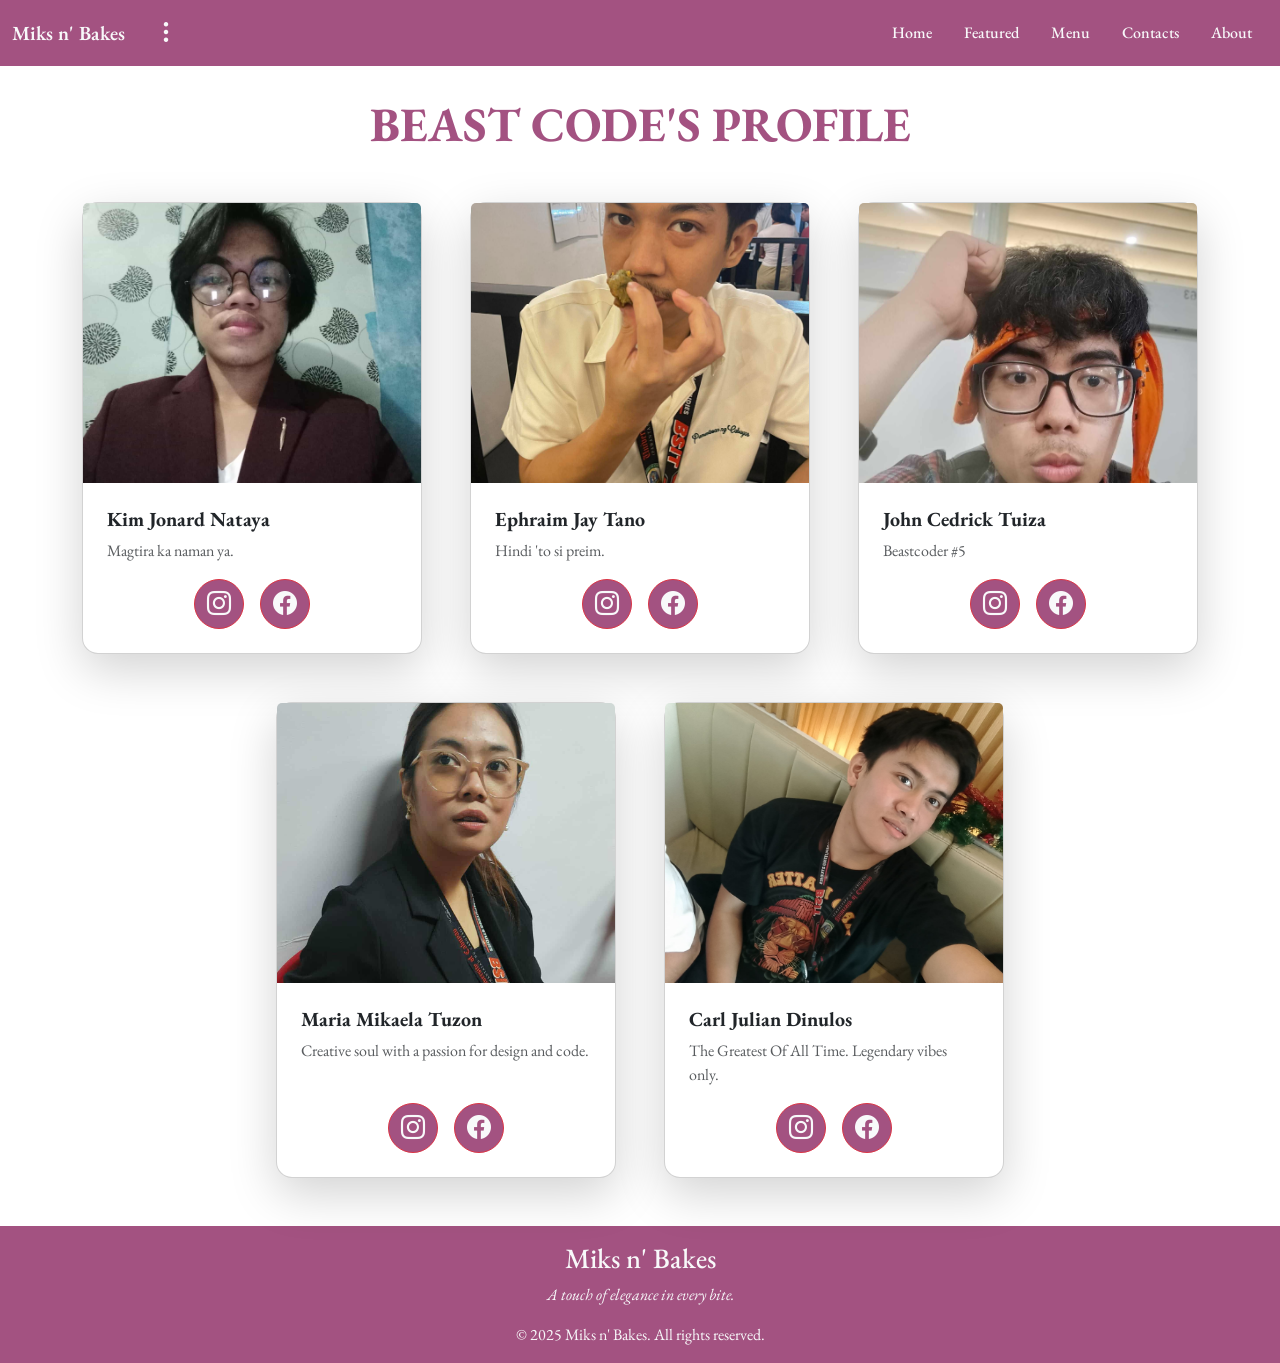
==== pages/about.html @ aca8cc8a "Add files via upload" ====
<!DOCTYPE html>
<html lang="en">

<head>
    <meta charset="UTF-8">
    <meta name="viewport" content="width=device-width, initial-scale=1.0">
    <link href="https://cdn.jsdelivr.net/npm/bootstrap@5.3.8/dist/css/bootstrap.min.css" rel="stylesheet"
        integrity="sha384-sRIl4kxILFvY47J16cr9ZwB07vP4J8+LH7qKQnuqkuIAvNWLzeN8tE5YBujZqJLB" crossorigin="anonymous">
    <link rel="stylesheet" href="https://cdn.jsdelivr.net/npm/bootstrap-icons@1.13.1/font/bootstrap-icons.min.css">
    <link rel="stylesheet" href="/styles.css">
    <script src="/script.js"></script>
    <title>Miks N' Bakes</title>    
    <link rel="icon" type="image/x-icon" href="/assets/logo.svg">
</head>

<body>
    <nav class="navbar navbar-dark navbar-expand-lg bg-danger fixed-top">
        <div class="container-fluid">
            <a class="navbar-brand text-light fw-semibold">Miks n' Bakes</a>

            <div class="dropdown ms-auto">
                <button class="btn btn-link text-light" type="button" id="dropdownIcons" data-bs-toggle="dropdown"
                    aria-expanded="false" data-bs-auto-close="outside">
                    <i class="bi bi-three-dots-vertical fs-4"></i>
                </button>

                <ul class="dropdown-menu dropdown-menu-end bg-danger" aria-labelledby="dropdownIcons">

                    <a href="/pages/cart.html" class="dropdown-item text-light">
                        <i class="bi bi-cart3 me-2"></i> Cart
                    </a>

                    <a href="/pages/user-profile.html" class="dropdown-item text-light">
                        <i class="bi bi-person-circle me-2"></i> Profile
                    </a>

                    <a tabindex="0" type="button" class="dropdown-item text-light" data-bs-toggle="popover"
                        data-bs-trigger="focus" data-bs-placement="bottom" data-bs-custom-class="notif"
                        data-bs-title="Notifications" data-bs-content="No new notifications.">
                        <i class="bi bi-bell me-2"></i> Notifications
                    </a>

                </ul>
            </div>

            <button class="navbar-toggler" type="button" data-bs-toggle="offcanvas" data-bs-target="#offcanvasNavbar"
                aria-controls="offcanvasNavbar" aria-label="Toggle navigation">
                <span class="navbar-toggler-icon"></span>
            </button>
            <div class="offcanvas offcanvas-end bg-danger" tabindex="-1" id="offcanvasNavbar"
                aria-labelledby="offcanvasNavbarLabel">
                <div class="offcanvas-header">
                    <button type="button" class="btn-close" data-bs-dismiss="offcanvas" aria-label="Close"></button>
                </div>
                <div class="offcanvas-body">
                    <ul class="navbar-nav ms-auto fw-medium">
                        <button type="button" class="btn btn-link nav-link" data-bs-dismiss="offcanvas">
                            <a href="/index.html#home" class="text-light text-decoration-none p-2">Home</a>
                        </button>
                        <button type="button" class="btn btn-link nav-link" data-bs-dismiss="offcanvas">
                            <a href="/index.html#featured" class="text-light text-decoration-none p-2">Featured</a>
                        </button>
                        <button type="button" class="btn btn-link nav-link" data-bs-dismiss="offcanvas">
                            <a href="/pages/menu.html" class="text-light text-decoration-none p-2">Menu</a>
                        </button>
                        <button type="button" class="btn btn-link nav-link" data-bs-dismiss="offcanvas">
                            <a href="/index.html#contacts" class="text-light text-decoration-none p-2">Contacts</a>
                        </button>
                        <button type="button" class="btn btn-link nav-link" data-bs-dismiss="offcanvas">
                            <a href="/pages/about.html" class="text-light text-decoration-none p-2">About</a>
                        </button>
                    </ul>
                </div>
            </div>
        </div>
    </nav>

    <main>
        <div class="pt-5">
            <div class="container py-5">
                <h2 class="display-5 text-center fw-bold mb-5 text-danger">BEAST CODE'S PROFILE</h2>

                <div class="row row-cols-1 row-cols-md-2 row-cols-lg-3 g-4 g-lg-5 justify-content-center">
                    <div class="col">
                        <div class="card h-100 shadow-lg" style="border-radius: 16px;">
                            <img src="/assets/beastcoders/kimmy.jpg" class="card-img-top"
                                style="height: 280px; object-fit: cover;" alt="Kim Jonard Nataya">
                            <div class="card-body d-flex flex-column p-4">
                                <h5 class="card-title fw-bold">Kim Jonard Nataya</h5>
                                <p class="card-text text-muted flex-grow-1">
                                    Magtira ka naman ya.
                                </p>
                                <div class="d-flex flex-row justify-content-center gap-3">
                                    <button type="button" class="btn btn-danger rounded-circle"
                                        style="width: 50px; height: 50px;">
                                        <a class="text-light" href="https://www.instagram.com/kmjnrdny/">
                                            <i class="bi bi-instagram fs-4"></i>
                                        </a>
                                    </button>

                                    <button type="button" class="btn btn-danger rounded-circle"
                                        style="width: 50px; height: 50px;">
                                        <a class="text-light" href="https://www.facebook.com/nataya.kim.9">
                                            <i class="bi bi-facebook fs-4"></i>
                                        </a>
                                    </button>
                                </div>
                            </div>
                        </div>
                    </div>

                    <div class="col">
                        <div class="card h-100 shadow-lg" style="border-radius: 16px;">
                            <img src="/assets/beastcoders/tano.jpg" class="card-img-top"
                                style="height: 280px; object-fit: cover;" alt="Ephraim Jay Tano">
                            <div class="card-body d-flex flex-column p-4">
                                <h5 class="card-title fw-bold">Ephraim Jay Tano</h5>
                                <p class="card-text text-muted flex-grow-1">
                                    Hindi 'to si preim.
                                </p>
                                <div class="d-flex flex-row justify-content-center gap-3">
                                    <button type="button" class="btn btn-danger rounded-circle"
                                        style="width: 50px; height: 50px;">
                                        <a class="text-light" href="https://www.instagram.com/thisaintpreim/">
                                            <i class="bi bi-instagram fs-4"></i>
                                        </a>
                                    </button>

                                    <button type="button" class="btn btn-danger rounded-circle"
                                        style="width: 50px; height: 50px;">
                                        <a class="text-light" href="https://www.facebook.com/Hayheyyyy">
                                            <i class="bi bi-facebook fs-4"></i>
                                        </a>
                                    </button>
                                </div>
                            </div>
                        </div>
                    </div>

                    <div class="col">
                        <div class="card h-100 shadow-lg" style="border-radius: 16px;">
                            <img src="/assets/beastcoders/tuiza.jpg" class="card-img-top"
                                style="height: 280px; object-fit: cover;" alt="John Cedrick Tuiza">
                            <div class="card-body d-flex flex-column p-4">
                                <h5 class="card-title fw-bold">John Cedrick Tuiza</h5>
                                <p class="card-text text-muted flex-grow-1">
                                    Beastcoder #5
                                </p>
                                <div class="d-flex flex-row justify-content-center gap-3">
                                    <button type="button" class="btn btn-danger rounded-circle"
                                        style="width: 50px; height: 50px;">
                                        <a class="text-light" href="https://www.instagram.com/watuuuuced/">
                                            <i class="bi bi-instagram fs-4"></i>
                                        </a>
                                    </button>

                                    <button type="button" class="btn btn-danger rounded-circle"
                                        style="width: 50px; height: 50px;">
                                        <a class="text-light" href="https://www.facebook.com/CedrickTuiza.04">
                                            <i class="bi bi-facebook fs-4"></i>
                                        </a>
                                    </button>
                                </div>
                            </div>
                        </div>
                    </div>

                    <div class="col">
                        <div class="card h-100 shadow-lg" style="border-radius: 16px;">
                            <img src="/assets/beastcoders/mikabels.jpg" class="card-img-top"
                                style="height: 280px; object-fit: cover;" alt="Maria Mikaela Tuzon">
                            <div class="card-body d-flex flex-column p-4">
                                <h5 class="card-title fw-bold">Maria Mikaela Tuzon</h5>
                                <p class="card-text text-muted flex-grow-1">
                                    Creative soul with a passion for design and code.
                                </p>
                                <div class="d-flex flex-row justify-content-center gap-3">
                                    <button type="button" class="btn btn-danger rounded-circle"
                                        style="width: 50px; height: 50px;">
                                        <a class="text-light" href="https://www.instagram.com/mikaela_tuzon/">
                                            <i class="bi bi-instagram fs-4"></i>
                                        </a>
                                    </button>

                                    <button type="button" class="btn btn-danger rounded-circle"
                                        style="width: 50px; height: 50px;">
                                        <a class="text-light" href="https://www.facebook.com/mikaelatuzon11">
                                            <i class="bi bi-facebook fs-4"></i>
                                        </a>
                                    </button>
                                </div>
                            </div>
                        </div>
                    </div>

                    <div class="col">
                        <div class="card h-100 shadow-lg" style="border-radius: 16px;">
                            <img src="/assets/beastcoders/pogi.jpg" class="card-img-top"
                                style="height: 280px; object-fit: cover;" alt="Carl Julian Dinulos">
                            <div class="card-body d-flex flex-column p-4">
                                <h5 class="card-title fw-bold">Carl Julian Dinulos</h5>
                                <p class="card-text text-muted flex-grow-1">
                                    The Greatest Of All Time. Legendary vibes only.
                                </p>
                                <div class="d-flex flex-row justify-content-center gap-3">
                                    <button type="button" class="btn btn-danger rounded-circle"
                                        style="width: 50px; height: 50px;">
                                        <a class="text-light" href="https://www.instagram.com/carlj.ulian/">
                                            <i class="bi bi-instagram fs-4"></i>
                                        </a>
                                    </button>

                                    <button type="button" class="btn btn-danger rounded-circle"
                                        style="width: 50px; height: 50px;">
                                        <a class="text-light" href="https://www.facebook.com/carljulian.dinulos.9">
                                            <i class="bi bi-facebook fs-4"></i>
                                        </a>
                                    </button>
                                </div>
                            </div>
                        </div>
                    </div>
                </div>
            </div>
        </div>
    </main>

    <footer class="bg-danger p-3">
        <div class="container-fluid">
            <div class="text-light text-center">
                <h3>Miks n' Bakes</h3>
                <p class="fst-italic">A touch of elegance in every bite.</p>

                <p class="mt-3 mb-0">&copy; 2025 Miks n' Bakes. All rights reserved.</p>
            </div>
        </div>
    </footer>

    <script src="https://cdn.jsdelivr.net/npm/bootstrap@5.3.8/dist/js/bootstrap.bundle.min.js"
        integrity="sha384-FKyoEForCGlyvwx9Hj09JcYn3nv7wiPVlz7YYwJrWVcXK/BmnVDxM+D2scQbITxI"
        crossorigin="anonymous"></script>
</body>

</html>
---- styles.css ----
@import url('https://fonts.googleapis.com/css2?family=Alumni+Sans+Pinstripe:ital@0;1&family=EB+Garamond:ital,wght@0,400..800;1,400..800&family=Source+Code+Pro:ital,wght@0,200..900;1,200..900&family=Syne:wght@400..800&display=swap');

* {
  --bs-font-sans-serif: 'EB Garamond', sans-serif;
  --bs-body-font-family: var(--bs-font-sans-serif);
}

:root {
  --primary-color: #A35281;
  --primary-color-dark: #843A67;
  --primary-color-accent: #BF980D;
  --primary-color-accent-2: #F4D35E;
}

.bg-danger,
.btn-danger,
.dropdown-menu.bg-danger,
.offcanvas.bg-danger,
footer.bg-danger {
  background-color: var(--primary-color) !important;
}

.text-danger,
.card-title.text-danger,
h1.text-danger,
h4.text-danger {
  color: var(--primary-color) !important;
}

.text-danger-emphasis {
  color: var(--primary-color-accent) !important;
}

.text-secondary-emphasis {
  color: var(--primary-color-accent-2) !important;
}

.btn-outline-danger {
  color: var(--primary-color) !important;
  border-color: var(--primary-color) !important;
}

.btn-outline-danger:hover {
  background-color: var(--primary-color) !important;
  color: var(--bs-white) !important;
}

.btn-outline-warning {
  color: var(--primary-color-accent) !important;
  border-color: var(--primary-color-accent) !important;
}

.btn-outline-warning:hover {
  background-color: var(--primary-color-accent) !important;
  color: var(--bs-white) !important;
}

.btn-danger:hover {
  background-color: var(--primary-color-dark) !important;
}

a.text-danger:hover {
  color: var(--primary-color-dark) !important;
}

.border-danger {
  border-color: var(--primary-color) !important;
}

.btn-close {
  filter: invert(1);
}

.dropdown-menu .dropdown-item:hover,
.dropdown-menu .dropdown-item:active,
.dropdown-menu .dropdown-item:focus {
  background-color: var(--primary-color-dark);
}

.form-check-input:checked {
  background-color: var(--primary-color);
  border-color: var(--primary-color);
}

.notif {
  --bs-popover-max-width: 200px;
  --bs-popover-border-color: var(--primary-color);
  --bs-popover-header-bg: var(--primary-color);
  --bs-popover-header-color: var(--bs-white);
  --bs-popover-body-padding-x: 1rem;
  --bs-popover-body-padding-y: .5rem;
}
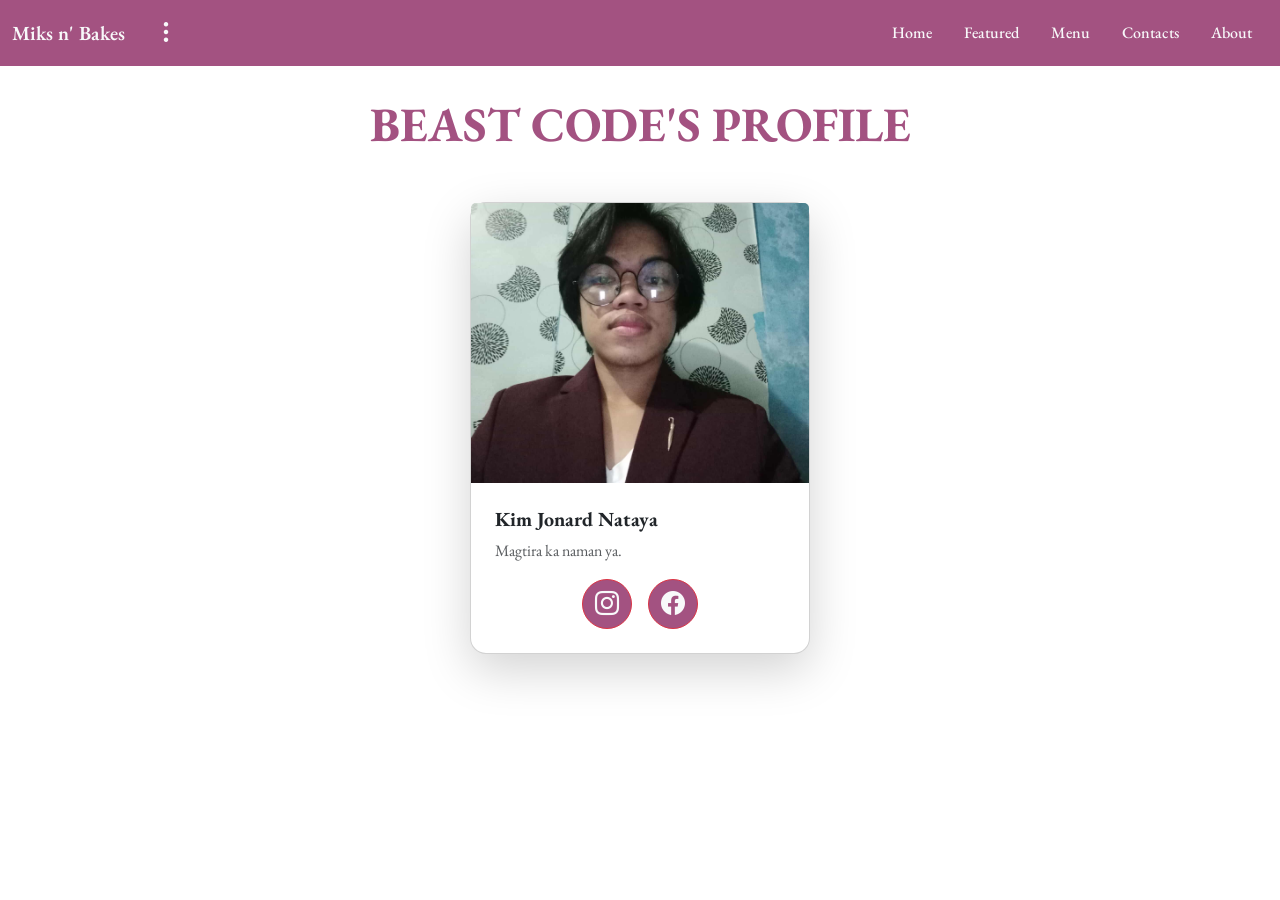
==== commit a5a25557: "Change asset links to relative paths in about.html Updated file paths for CSS, JS, and image assets " ====
--- a/pages/about.html
+++ b/pages/about.html
@@ -7,10 +7,10 @@
     <link href="https://cdn.jsdelivr.net/npm/bootstrap@5.3.8/dist/css/bootstrap.min.css" rel="stylesheet"
         integrity="sha384-sRIl4kxILFvY47J16cr9ZwB07vP4J8+LH7qKQnuqkuIAvNWLzeN8tE5YBujZqJLB" crossorigin="anonymous">
     <link rel="stylesheet" href="https://cdn.jsdelivr.net/npm/bootstrap-icons@1.13.1/font/bootstrap-icons.min.css">
-    <link rel="stylesheet" href="/styles.css">
-    <script src="/script.js"></script>
+    <link rel="stylesheet" href="../styles.css">
+    <script src="../script.js"></script>
     <title>Miks N' Bakes</title>    
-    <link rel="icon" type="image/x-icon" href="/assets/logo.svg">
+    <link rel="icon" type="image/x-icon" href="../assets/logo.svg">
 </head>
 
 <body>
@@ -26,11 +26,11 @@
 
                 <ul class="dropdown-menu dropdown-menu-end bg-danger" aria-labelledby="dropdownIcons">
 
-                    <a href="/pages/cart.html" class="dropdown-item text-light">
+                    <a href="cart.html" class="dropdown-item text-light">
                         <i class="bi bi-cart3 me-2"></i> Cart
                     </a>
 
-                    <a href="/pages/user-profile.html" class="dropdown-item text-light">
+                    <a href="user-profile.html" class="dropdown-item text-light">
                         <i class="bi bi-person-circle me-2"></i> Profile
                     </a>
 
@@ -55,19 +55,19 @@
                 <div class="offcanvas-body">
                     <ul class="navbar-nav ms-auto fw-medium">
                         <button type="button" class="btn btn-link nav-link" data-bs-dismiss="offcanvas">
-                            <a href="/index.html#home" class="text-light text-decoration-none p-2">Home</a>
+                            <a href="../index.html#home" class="text-light text-decoration-none p-2">Home</a>
                         </button>
                         <button type="button" class="btn btn-link nav-link" data-bs-dismiss="offcanvas">
-                            <a href="/index.html#featured" class="text-light text-decoration-none p-2">Featured</a>
+                            <a href="../index.html#featured" class="text-light text-decoration-none p-2">Featured</a>
                         </button>
                         <button type="button" class="btn btn-link nav-link" data-bs-dismiss="offcanvas">
-                            <a href="/pages/menu.html" class="text-light text-decoration-none p-2">Menu</a>
+                            <a href="menu.html" class="text-light text-decoration-none p-2">Menu</a>
                         </button>
                         <button type="button" class="btn btn-link nav-link" data-bs-dismiss="offcanvas">
-                            <a href="/index.html#contacts" class="text-light text-decoration-none p-2">Contacts</a>
+                            <a href="../index.html#contacts" class="text-light text-decoration-none p-2">Contacts</a>
                         </button>
                         <button type="button" class="btn btn-link nav-link" data-bs-dismiss="offcanvas">
-                            <a href="/pages/about.html" class="text-light text-decoration-none p-2">About</a>
+                            <a href="about.html" class="text-light text-decoration-none p-2">About</a>
                         </button>
                     </ul>
                 </div>
@@ -83,7 +83,7 @@
                 <div class="row row-cols-1 row-cols-md-2 row-cols-lg-3 g-4 g-lg-5 justify-content-center">
                     <div class="col">
                         <div class="card h-100 shadow-lg" style="border-radius: 16px;">
-                            <img src="/assets/beastcoders/kimmy.jpg" class="card-img-top"
+                            <img src="../assets/beastcoders/kimmy.jpg" class="card-img-top"
                                 style="height: 280px; object-fit: cover;" alt="Kim Jonard Nataya">
                             <div class="card-body d-flex flex-column p-4">
                                 <h5 class="card-title fw-bold">Kim Jonard Nataya</h5>
@@ -108,137 +108,3 @@
                             </div>
                         </div>
                     </div>
-
-                    <div class="col">
-                        <div class="card h-100 shadow-lg" style="border-radius: 16px;">
-                            <img src="/assets/beastcoders/tano.jpg" class="card-img-top"
-                                style="height: 280px; object-fit: cover;" alt="Ephraim Jay Tano">
-                            <div class="card-body d-flex flex-column p-4">
-                                <h5 class="card-title fw-bold">Ephraim Jay Tano</h5>
-                                <p class="card-text text-muted flex-grow-1">
-                                    Hindi 'to si preim.
-                                </p>
-                                <div class="d-flex flex-row justify-content-center gap-3">
-                                    <button type="button" class="btn btn-danger rounded-circle"
-                                        style="width: 50px; height: 50px;">
-                                        <a class="text-light" href="https://www.instagram.com/thisaintpreim/">
-                                            <i class="bi bi-instagram fs-4"></i>
-                                        </a>
-                                    </button>
-
-                                    <button type="button" class="btn btn-danger rounded-circle"
-                                        style="width: 50px; height: 50px;">
-                                        <a class="text-light" href="https://www.facebook.com/Hayheyyyy">
-                                            <i class="bi bi-facebook fs-4"></i>
-                                        </a>
-                                    </button>
-                                </div>
-                            </div>
-                        </div>
-                    </div>
-
-                    <div class="col">
-                        <div class="card h-100 shadow-lg" style="border-radius: 16px;">
-                            <img src="/assets/beastcoders/tuiza.jpg" class="card-img-top"
-                                style="height: 280px; object-fit: cover;" alt="John Cedrick Tuiza">
-                            <div class="card-body d-flex flex-column p-4">
-                                <h5 class="card-title fw-bold">John Cedrick Tuiza</h5>
-                                <p class="card-text text-muted flex-grow-1">
-                                    Beastcoder #5
-                                </p>
-                                <div class="d-flex flex-row justify-content-center gap-3">
-                                    <button type="button" class="btn btn-danger rounded-circle"
-                                        style="width: 50px; height: 50px;">
-                                        <a class="text-light" href="https://www.instagram.com/watuuuuced/">
-                                            <i class="bi bi-instagram fs-4"></i>
-                                        </a>
-                                    </button>
-
-                                    <button type="button" class="btn btn-danger rounded-circle"
-                                        style="width: 50px; height: 50px;">
-                                        <a class="text-light" href="https://www.facebook.com/CedrickTuiza.04">
-                                            <i class="bi bi-facebook fs-4"></i>
-                                        </a>
-                                    </button>
-                                </div>
-                            </div>
-                        </div>
-                    </div>
-
-                    <div class="col">
-                        <div class="card h-100 shadow-lg" style="border-radius: 16px;">
-                            <img src="/assets/beastcoders/mikabels.jpg" class="card-img-top"
-                                style="height: 280px; object-fit: cover;" alt="Maria Mikaela Tuzon">
-                            <div class="card-body d-flex flex-column p-4">
-                                <h5 class="card-title fw-bold">Maria Mikaela Tuzon</h5>
-                                <p class="card-text text-muted flex-grow-1">
-                                    Creative soul with a passion for design and code.
-                                </p>
-                                <div class="d-flex flex-row justify-content-center gap-3">
-                                    <button type="button" class="btn btn-danger rounded-circle"
-                                        style="width: 50px; height: 50px;">
-                                        <a class="text-light" href="https://www.instagram.com/mikaela_tuzon/">
-                                            <i class="bi bi-instagram fs-4"></i>
-                                        </a>
-                                    </button>
-
-                                    <button type="button" class="btn btn-danger rounded-circle"
-                                        style="width: 50px; height: 50px;">
-                                        <a class="text-light" href="https://www.facebook.com/mikaelatuzon11">
-                                            <i class="bi bi-facebook fs-4"></i>
-                                        </a>
-                                    </button>
-                                </div>
-                            </div>
-                        </div>
-                    </div>
-
-                    <div class="col">
-                        <div class="card h-100 shadow-lg" style="border-radius: 16px;">
-                            <img src="/assets/beastcoders/pogi.jpg" class="card-img-top"
-                                style="height: 280px; object-fit: cover;" alt="Carl Julian Dinulos">
-                            <div class="card-body d-flex flex-column p-4">
-                                <h5 class="card-title fw-bold">Carl Julian Dinulos</h5>
-                                <p class="card-text text-muted flex-grow-1">
-                                    The Greatest Of All Time. Legendary vibes only.
-                                </p>
-                                <div class="d-flex flex-row justify-content-center gap-3">
-                                    <button type="button" class="btn btn-danger rounded-circle"
-                                        style="width: 50px; height: 50px;">
-                                        <a class="text-light" href="https://www.instagram.com/carlj.ulian/">
-                                            <i class="bi bi-instagram fs-4"></i>
-                                        </a>
-                                    </button>
-
-                                    <button type="button" class="btn btn-danger rounded-circle"
-                                        style="width: 50px; height: 50px;">
-                                        <a class="text-light" href="https://www.facebook.com/carljulian.dinulos.9">
-                                            <i class="bi bi-facebook fs-4"></i>
-                                        </a>
-                                    </button>
-                                </div>
-                            </div>
-                        </div>
-                    </div>
-                </div>
-            </div>
-        </div>
-    </main>
-
-    <footer class="bg-danger p-3">
-        <div class="container-fluid">
-            <div class="text-light text-center">
-                <h3>Miks n' Bakes</h3>
-                <p class="fst-italic">A touch of elegance in every bite.</p>
-
-                <p class="mt-3 mb-0">&copy; 2025 Miks n' Bakes. All rights reserved.</p>
-            </div>
-        </div>
-    </footer>
-
-    <script src="https://cdn.jsdelivr.net/npm/bootstrap@5.3.8/dist/js/bootstrap.bundle.min.js"
-        integrity="sha384-FKyoEForCGlyvwx9Hj09JcYn3nv7wiPVlz7YYwJrWVcXK/BmnVDxM+D2scQbITxI"
-        crossorigin="anonymous"></script>
-</body>
-
-</html>
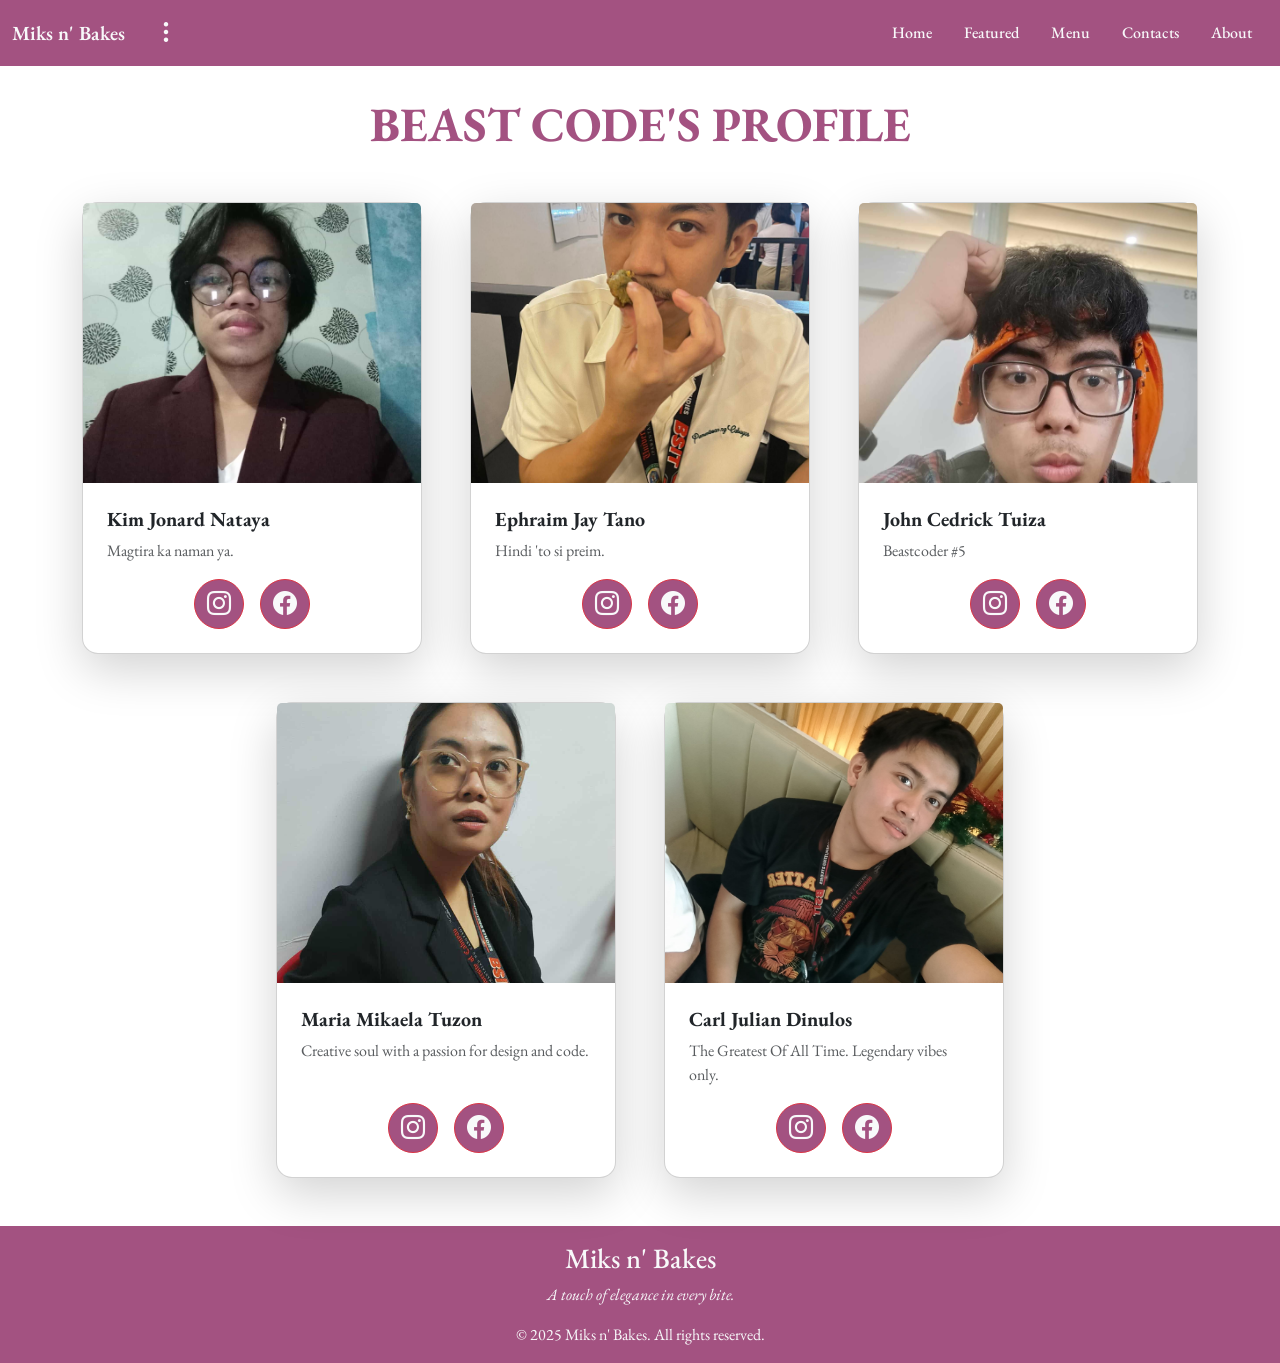
==== commit d346e3a9: "Update about.html" ====
--- a/pages/about.html
+++ b/pages/about.html
@@ -108,3 +108,137 @@
                             </div>
                         </div>
                     </div>
+
+                    <div class="col">
+                        <div class="card h-100 shadow-lg" style="border-radius: 16px;">
+                            <img src="../assets/beastcoders/tano.jpg" class="card-img-top"
+                                style="height: 280px; object-fit: cover;" alt="Ephraim Jay Tano">
+                            <div class="card-body d-flex flex-column p-4">
+                                <h5 class="card-title fw-bold">Ephraim Jay Tano</h5>
+                                <p class="card-text text-muted flex-grow-1">
+                                    Hindi 'to si preim.
+                                </p>
+                                <div class="d-flex flex-row justify-content-center gap-3">
+                                    <button type="button" class="btn btn-danger rounded-circle"
+                                        style="width: 50px; height: 50px;">
+                                        <a class="text-light" href="https://www.instagram.com/thisaintpreim/">
+                                            <i class="bi bi-instagram fs-4"></i>
+                                        </a>
+                                    </button>
+
+                                    <button type="button" class="btn btn-danger rounded-circle"
+                                        style="width: 50px; height: 50px;">
+                                        <a class="text-light" href="https://www.facebook.com/Hayheyyyy">
+                                            <i class="bi bi-facebook fs-4"></i>
+                                        </a>
+                                    </button>
+                                </div>
+                            </div>
+                        </div>
+                    </div>
+
+                    <div class="col">
+                        <div class="card h-100 shadow-lg" style="border-radius: 16px;">
+                            <img src="../assets/beastcoders/tuiza.jpg" class="card-img-top"
+                                style="height: 280px; object-fit: cover;" alt="John Cedrick Tuiza">
+                            <div class="card-body d-flex flex-column p-4">
+                                <h5 class="card-title fw-bold">John Cedrick Tuiza</h5>
+                                <p class="card-text text-muted flex-grow-1">
+                                    Beastcoder #5
+                                </p>
+                                <div class="d-flex flex-row justify-content-center gap-3">
+                                    <button type="button" class="btn btn-danger rounded-circle"
+                                        style="width: 50px; height: 50px;">
+                                        <a class="text-light" href="https://www.instagram.com/watuuuuced/">
+                                            <i class="bi bi-instagram fs-4"></i>
+                                        </a>
+                                    </button>
+
+                                    <button type="button" class="btn btn-danger rounded-circle"
+                                        style="width: 50px; height: 50px;">
+                                        <a class="text-light" href="https://www.facebook.com/CedrickTuiza.04">
+                                            <i class="bi bi-facebook fs-4"></i>
+                                        </a>
+                                    </button>
+                                </div>
+                            </div>
+                        </div>
+                    </div>
+
+                    <div class="col">
+                        <div class="card h-100 shadow-lg" style="border-radius: 16px;">
+                            <img src="../assets/beastcoders/mikabels.jpg" class="card-img-top"
+                                style="height: 280px; object-fit: cover;" alt="Maria Mikaela Tuzon">
+                            <div class="card-body d-flex flex-column p-4">
+                                <h5 class="card-title fw-bold">Maria Mikaela Tuzon</h5>
+                                <p class="card-text text-muted flex-grow-1">
+                                    Creative soul with a passion for design and code.
+                                </p>
+                                <div class="d-flex flex-row justify-content-center gap-3">
+                                    <button type="button" class="btn btn-danger rounded-circle"
+                                        style="width: 50px; height: 50px;">
+                                        <a class="text-light" href="https://www.instagram.com/mikaela_tuzon/">
+                                            <i class="bi bi-instagram fs-4"></i>
+                                        </a>
+                                    </button>
+
+                                    <button type="button" class="btn btn-danger rounded-circle"
+                                        style="width: 50px; height: 50px;">
+                                        <a class="text-light" href="https://www.facebook.com/mikaelatuzon11">
+                                            <i class="bi bi-facebook fs-4"></i>
+                                        </a>
+                                    </button>
+                                </div>
+                            </div>
+                        </div>
+                    </div>
+
+                    <div class="col">
+                        <div class="card h-100 shadow-lg" style="border-radius: 16px;">
+                            <img src="../assets/beastcoders/pogi.jpg" class="card-img-top"
+                                style="height: 280px; object-fit: cover;" alt="Carl Julian Dinulos">
+                            <div class="card-body d-flex flex-column p-4">
+                                <h5 class="card-title fw-bold">Carl Julian Dinulos</h5>
+                                <p class="card-text text-muted flex-grow-1">
+                                    The Greatest Of All Time. Legendary vibes only.
+                                </p>
+                                <div class="d-flex flex-row justify-content-center gap-3">
+                                    <button type="button" class="btn btn-danger rounded-circle"
+                                        style="width: 50px; height: 50px;">
+                                        <a class="text-light" href="https://www.instagram.com/carlj.ulian/">
+                                            <i class="bi bi-instagram fs-4"></i>
+                                        </a>
+                                    </button>
+
+                                    <button type="button" class="btn btn-danger rounded-circle"
+                                        style="width: 50px; height: 50px;">
+                                        <a class="text-light" href="https://www.facebook.com/carljulian.dinulos.9">
+                                            <i class="bi bi-facebook fs-4"></i>
+                                        </a>
+                                    </button>
+                                </div>
+                            </div>
+                        </div>
+                    </div>
+                </div>
+            </div>
+        </div>
+    </main>
+
+    <footer class="bg-danger p-3">
+        <div class="container-fluid">
+            <div class="text-light text-center">
+                <h3>Miks n' Bakes</h3>
+                <p class="fst-italic">A touch of elegance in every bite.</p>
+
+                <p class="mt-3 mb-0">&copy; 2025 Miks n' Bakes. All rights reserved.</p>
+            </div>
+        </div>
+    </footer>
+
+    <script src="https://cdn.jsdelivr.net/npm/bootstrap@5.3.8/dist/js/bootstrap.bundle.min.js"
+        integrity="sha384-FKyoEForCGlyvwx9Hj09JcYn3nv7wiPVlz7YYwJrWVcXK/BmnVDxM+D2scQbITxI"
+        crossorigin="anonymous"></script>
+</body>
+
+</html>
